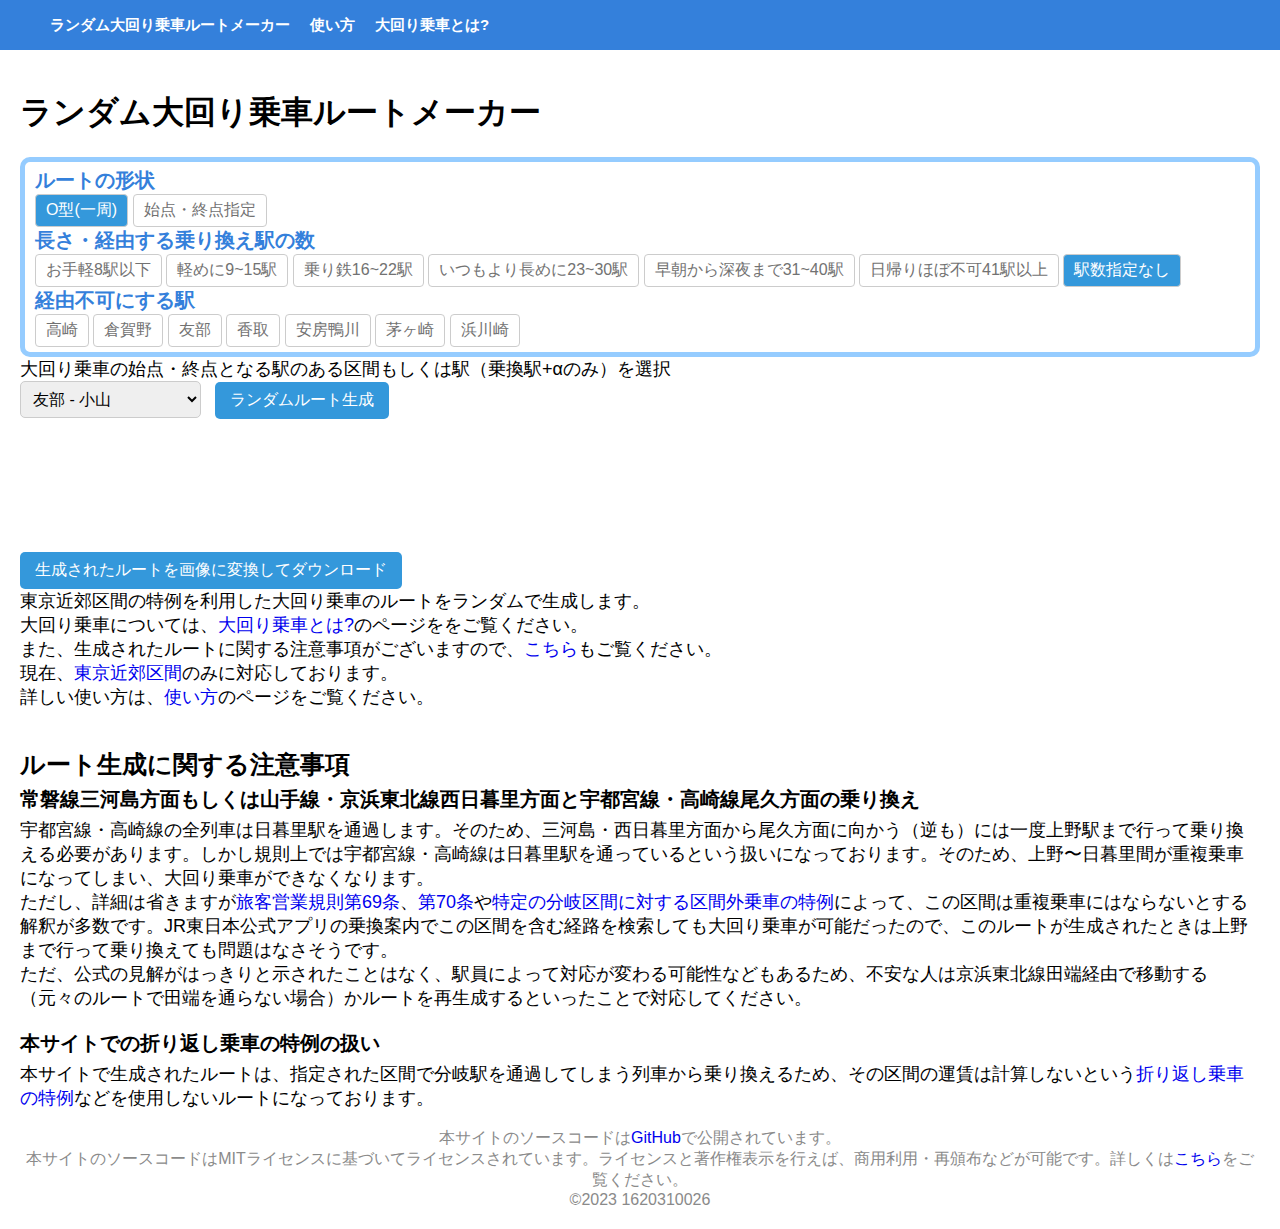
==== index.html @ 796c4ab6 "update" ====
<!DOCTYPE html>
<html lang="ja">
<head>
    <link rel="stylesheet" href="css.css">
    <meta charset="utf-8">
    <meta name="viewport" content="width=device-width, initial-scale=1.0">
    <title>ランダム大回り乗車ルートメーカー</title>
    <link rel="icon" href="favicon.ico">
    <meta name="description" content="ランダムで大回り乗車のルートを生成します。各種オプションで経路の長さなども指定できます。" />
</head>
<body>
        <nav class id="navigation">
            <ul>
                <li><a href="index.html">ランダム大回り乗車ルートメーカー</a></li>
                <li><a href="help.html">使い方</a></li>
                <li><a href="whatomawari.html">大回り乗車とは?</a></li>
            </ul>
        </nav>    
    <h1>ランダム大回り乗車ルートメーカー</h1>
    <div id="form">
        <form>
            <p id="koumoku">ルートの形状</p>
            <label class="custom-radio">
                <input type="radio" name="1" value="o" checked onclick="showElement();">
                <span class="radio-text">O型(一周)</span>
            </label>
            <label class="custom-radio">
                <input type="radio" name="1" value="n" onclick="showElement();">
                <span class="radio-text">始点・終点指定</span>
            </label>
            <p id="koumoku">長さ・経由する乗り換え駅の数</p>
            <label class="custom-radio">
                <input type="radio" name="ekisuu" value="0,8" >
                <span class="radio-text">お手軽8駅以下</span>
            </label>
            <label class="custom-radio">
                <input type="radio" name="ekisuu" value="9,15" >
                <span class="radio-text">軽めに9~15駅</span>
            </label>
            <label class="custom-radio">
                <input type="radio" name="ekisuu" value="16,22" >
                <span class="radio-text"> 乗り鉄16~22駅</span>
            </label>
            <label class="custom-radio">
                <input type="radio" name="ekisuu" value="23,30" >
                <span class="radio-text">いつもより長めに23~30駅</span>
            </label>
            <label class="custom-radio">
                <input type="radio" name="ekisuu" value="31,40" >
                <span class="radio-text">早朝から深夜まで31~40駅</span>
            </label>
            <label class="custom-radio">
                <input type="radio" name="ekisuu" value="41,100" >
                <span class="radio-text">日帰りほぼ不可41駅以上</span>
            </label>
            <label class="custom-radio">
                <input type="radio" name="ekisuu" value="0,100" checked>
                <span class="radio-text">駅数指定なし</span>
            </label>
            <p id="koumoku">経由不可にする駅</p>
            <label class="custom-toggle">
                <input type="checkbox" name="keiyufuka" value="高崎" >
                <span class="toggle-text">高崎</span>
            </label>
            <label class="custom-toggle">
                <input type="checkbox" name="keiyufuka" value="倉賀野" >
                <span class="toggle-text">倉賀野</span>
            </label>
            <label class="custom-toggle">
                <input type="checkbox" name="keiyufuka" value="友部" >
                <span class="toggle-text">友部</span>
            </label>
            <label class="custom-toggle">
                <input type="checkbox" name="keiyufuka" value="香取" >
                <span class="toggle-text">香取</span>
            </label>
            <label class="custom-toggle">
                <input type="checkbox" name="keiyufuka" value="安房鴨川" >
                <span class="toggle-text">安房鴨川</span>
            </label>
            <label class="custom-toggle">
                <input type="checkbox" name="keiyufuka" value="茅ヶ崎" >
                <span class="toggle-text">茅ヶ崎</span>
            </label>
            <label class="custom-toggle">
                <input type="checkbox" name="keiyufuka" value="浜川崎" >
                <span class="toggle-text">浜川崎</span>
            </label>
        </form>
    </div>    
    <p id="sentaku">大回り乗車の始点・終点となる駅のある区間もしくは駅（乗換駅+αのみ）を選択</p>
    <select id="dropdown">
        <option value="友部 - 小山">友部 - 小山</option>
        <option value="友部 - 我孫子">友部 - 我孫子</option>
        <option value="我孫子 - 新松戸">我孫子 - 新松戸</option>
        <option value="我孫子 - 成田">我孫子 - 成田</option>
        <option value="小山 - 大宮">小山 - 大宮</option>
        <option value="小山 - 高崎">小山 - 高崎</option>
        <option value="新松戸 - 南浦和">新松戸 - 南浦和</option>
        <option value="新松戸 - 日暮里">新松戸 - 日暮里</option>
        <option value="新松戸 - 西船橋">新松戸 - 西船橋</option>
        <option value="成田 - 香取">成田 - 香取</option>
        <option value="成田 - 佐倉">成田 - 佐倉</option>
        <option value="大宮 - 高麗川">大宮 - 高麗川</option>
        <option value="大宮 - 倉賀野">大宮 - 倉賀野</option>
        <option value="大宮 - 南浦和">大宮 - 南浦和</option>
        <option value="大宮 - 武蔵浦和">大宮 - 武蔵浦和</option>
        <option value="南浦和 - 武蔵浦和">南浦和 - 武蔵浦和</option>
        <option value="南浦和 - 赤羽">南浦和 - 赤羽</option>
        <option value="上野 - 秋葉原">上野 - 秋葉原</option>
        <option value="上野 - 日暮里">上野 - 日暮里</option>
        <option value="尾久 - 日暮里">尾久 - 日暮里</option>
        <option value="尾久 - 赤羽">尾久 - 赤羽</option>
        <option value="西船橋 - 千葉">西船橋 - 千葉</option>
        <option value="西船橋 - 錦糸町">西船橋 - 錦糸町</option>
        <option value="西船橋 - 南船橋">西船橋 - 南船橋</option>
        <option value="西船橋 - 市川塩浜">西船橋 - 市川塩浜</option>
        <option value="香取 - 松岸">香取 - 松岸</option>
        <option value="佐倉 - 成東">佐倉 - 成東</option>
        <option value="佐倉 - 千葉">佐倉 - 千葉</option>
        <option value="高麗川 - 倉賀野">高麗川 - 倉賀野</option>
        <option value="高麗川 - 拝島">高麗川 - 拝島</option>
        <option value="倉賀野 - 高崎">倉賀野 - 高崎</option>
        <option value="武蔵浦和 - 赤羽">武蔵浦和 - 赤羽</option>
        <option value="武蔵浦和 - 西国分寺">武蔵浦和 - 西国分寺</option>
        <option value="赤羽 - 田端">赤羽 - 田端</option>
        <option value="赤羽 - 池袋">赤羽 - 池袋</option>
        <option value="田端 - 池袋">田端 - 池袋</option>
        <option value="田端 - 日暮里">田端 - 日暮里</option>
        <option value="秋葉原 - 御茶ノ水">秋葉原 - 御茶ノ水</option>
        <option value="秋葉原 - 神田">秋葉原 - 神田</option>
        <option value="秋葉原 - 錦糸町">秋葉原 - 錦糸町</option>
        <option value="千葉 - 蘇我">千葉 - 蘇我</option>
        <option value="錦糸町 - 東京">錦糸町 - 東京</option>
        <option value="南船橋 - 市川塩浜">南船橋 - 市川塩浜</option>
        <option value="南船橋 - 蘇我">南船橋 - 蘇我</option>
        <option value="市川塩浜 - 東京">市川塩浜 - 東京</option>
        <option value="松岸 - 成東">松岸 - 成東</option>
        <option value="成東 - 大網">成東 - 大網</option>
        <option value="拝島 - 立川">拝島 - 立川</option>
        <option value="拝島 - 八王子">拝島 - 八王子</option>
        <option value="西国分寺 - 新宿">西国分寺 - 新宿</option>
        <option value="西国分寺 - 府中本町">西国分寺 - 府中本町</option>
        <option value="西国分寺 - 立川">西国分寺 - 立川</option>
        <option value="池袋 - 新宿">池袋 - 新宿</option>
        <option value="御茶ノ水 - 神田">御茶ノ水 - 神田</option>
        <option value="御茶ノ水 - 代々木">御茶ノ水 - 代々木</option>
        <option value="神田 - 東京">神田 - 東京</option>
        <option value="蘇我 - 大網">蘇我 - 大網</option>
        <option value="蘇我 - 木更津">蘇我 - 木更津</option>
        <option value="東京 - 品川">東京 - 品川</option>
        <option value="大網 - 安房鴨川">大網 - 安房鴨川</option>
        <option value="立川 - 八王子">立川 - 八王子</option>
        <option value="立川 - 府中本町">立川 - 府中本町</option>
        <option value="八王子 - 橋本">八王子 - 橋本</option>
        <option value="府中本町 - 武蔵小杉">府中本町 - 武蔵小杉</option>
        <option value="新宿 - 代々木">新宿 - 代々木</option>
        <option value="代々木 - 品川">代々木 - 品川</option>
        <option value="安房鴨川 - 木更津">安房鴨川 - 木更津</option>
        <option value="橋本 - 茅ヶ崎">橋本 - 茅ヶ崎</option>
        <option value="橋本 - 東神奈川">橋本 - 東神奈川</option>
        <option value="武蔵小杉 - 品川">武蔵小杉 - 品川</option>
        <option value="武蔵小杉 - 尻手">武蔵小杉 - 尻手</option>
        <option value="武蔵小杉 - 鶴見">武蔵小杉 - 鶴見</option>
        <option value="品川 - 川崎">品川 - 川崎</option>
        <option value="茅ヶ崎 - 大船">茅ヶ崎 - 大船</option>
        <option value="東神奈川 - 横浜">東神奈川 - 横浜</option>
        <option value="東神奈川 - 鶴見">東神奈川 - 鶴見</option>
        <option value="尻手 - 浜川崎">尻手 - 浜川崎</option>
        <option value="尻手 - 川崎">尻手 - 川崎</option>
        <option value="鶴見 - 浜川崎">鶴見 - 浜川崎</option>
        <option value="鶴見 - 川崎">鶴見 - 川崎</option>
        <option value="大船 - 横浜">大船 - 横浜</option>
        <option value="大船 - 磯子">大船 - 磯子</option>
        <option value="横浜 - 磯子">横浜 - 磯子</option>                 
    </select>
    <div id="elementToShow" style="display: none;">
    <p>大回り乗車の終点となる駅のある区間もしくは駅（乗換駅+αのみ）を選択</p>
    <select id="dropdown2">
        <option value="友部 - 小山">友部 - 小山</option>
        <option value="友部 - 我孫子">友部 - 我孫子</option>
        <option value="我孫子 - 新松戸">我孫子 - 新松戸</option>
        <option value="我孫子 - 成田">我孫子 - 成田</option>
        <option value="小山 - 大宮">小山 - 大宮</option>
        <option value="小山 - 高崎">小山 - 高崎</option>
        <option value="新松戸 - 南浦和">新松戸 - 南浦和</option>
        <option value="新松戸 - 日暮里">新松戸 - 日暮里</option>
        <option value="新松戸 - 西船橋">新松戸 - 西船橋</option>
        <option value="成田 - 香取">成田 - 香取</option>
        <option value="成田 - 佐倉">成田 - 佐倉</option>
        <option value="大宮 - 高麗川">大宮 - 高麗川</option>
        <option value="大宮 - 倉賀野">大宮 - 倉賀野</option>
        <option value="大宮 - 南浦和">大宮 - 南浦和</option>
        <option value="大宮 - 武蔵浦和">大宮 - 武蔵浦和</option>
        <option value="南浦和 - 武蔵浦和">南浦和 - 武蔵浦和</option>
        <option value="南浦和 - 赤羽">南浦和 - 赤羽</option>
        <option value="上野 - 秋葉原">上野 - 秋葉原</option>
        <option value="上野 - 日暮里">上野 - 日暮里</option>
        <option value="尾久 - 日暮里">尾久 - 日暮里</option>
        <option value="尾久 - 赤羽">尾久 - 赤羽</option>
        <option value="西船橋 - 千葉">西船橋 - 千葉</option>
        <option value="西船橋 - 錦糸町">西船橋 - 錦糸町</option>
        <option value="西船橋 - 南船橋">西船橋 - 南船橋</option>
        <option value="西船橋 - 市川塩浜">西船橋 - 市川塩浜</option>
        <option value="香取 - 松岸">香取 - 松岸</option>
        <option value="佐倉 - 成東">佐倉 - 成東</option>
        <option value="佐倉 - 千葉">佐倉 - 千葉</option>
        <option value="高麗川 - 倉賀野">高麗川 - 倉賀野</option>
        <option value="高麗川 - 拝島">高麗川 - 拝島</option>
        <option value="倉賀野 - 高崎">倉賀野 - 高崎</option>
        <option value="武蔵浦和 - 赤羽">武蔵浦和 - 赤羽</option>
        <option value="武蔵浦和 - 西国分寺">武蔵浦和 - 西国分寺</option>
        <option value="赤羽 - 田端">赤羽 - 田端</option>
        <option value="赤羽 - 池袋">赤羽 - 池袋</option>
        <option value="田端 - 池袋">田端 - 池袋</option>
        <option value="田端 - 日暮里">田端 - 日暮里</option>
        <option value="秋葉原 - 御茶ノ水">秋葉原 - 御茶ノ水</option>
        <option value="秋葉原 - 神田">秋葉原 - 神田</option>
        <option value="秋葉原 - 錦糸町">秋葉原 - 錦糸町</option>
        <option value="千葉 - 蘇我">千葉 - 蘇我</option>
        <option value="錦糸町 - 東京">錦糸町 - 東京</option>
        <option value="南船橋 - 市川塩浜">南船橋 - 市川塩浜</option>
        <option value="南船橋 - 蘇我">南船橋 - 蘇我</option>
        <option value="市川塩浜 - 東京">市川塩浜 - 東京</option>
        <option value="松岸 - 成東">松岸 - 成東</option>
        <option value="成東 - 大網">成東 - 大網</option>
        <option value="拝島 - 立川">拝島 - 立川</option>
        <option value="拝島 - 八王子">拝島 - 八王子</option>
        <option value="西国分寺 - 新宿">西国分寺 - 新宿</option>
        <option value="西国分寺 - 府中本町">西国分寺 - 府中本町</option>
        <option value="西国分寺 - 立川">西国分寺 - 立川</option>
        <option value="池袋 - 新宿">池袋 - 新宿</option>
        <option value="御茶ノ水 - 神田">御茶ノ水 - 神田</option>
        <option value="御茶ノ水 - 代々木">御茶ノ水 - 代々木</option>
        <option value="神田 - 東京">神田 - 東京</option>
        <option value="蘇我 - 大網">蘇我 - 大網</option>
        <option value="蘇我 - 木更津">蘇我 - 木更津</option>
        <option value="東京 - 品川">東京 - 品川</option>
        <option value="大網 - 安房鴨川">大網 - 安房鴨川</option>
        <option value="立川 - 八王子">立川 - 八王子</option>
        <option value="立川 - 府中本町">立川 - 府中本町</option>
        <option value="八王子 - 橋本">八王子 - 橋本</option>
        <option value="府中本町 - 武蔵小杉">府中本町 - 武蔵小杉</option>
        <option value="新宿 - 代々木">新宿 - 代々木</option>
        <option value="代々木 - 品川">代々木 - 品川</option>
        <option value="安房鴨川 - 木更津">安房鴨川 - 木更津</option>
        <option value="橋本 - 茅ヶ崎">橋本 - 茅ヶ崎</option>
        <option value="橋本 - 東神奈川">橋本 - 東神奈川</option>
        <option value="武蔵小杉 - 品川">武蔵小杉 - 品川</option>
        <option value="武蔵小杉 - 尻手">武蔵小杉 - 尻手</option>
        <option value="武蔵小杉 - 鶴見">武蔵小杉 - 鶴見</option>
        <option value="品川 - 川崎">品川 - 川崎</option>
        <option value="茅ヶ崎 - 大船">茅ヶ崎 - 大船</option>
        <option value="東神奈川 - 横浜">東神奈川 - 横浜</option>
        <option value="東神奈川 - 鶴見">東神奈川 - 鶴見</option>
        <option value="尻手 - 浜川崎">尻手 - 浜川崎</option>
        <option value="尻手 - 川崎">尻手 - 川崎</option>
        <option value="鶴見 - 浜川崎">鶴見 - 浜川崎</option>
        <option value="鶴見 - 川崎">鶴見 - 川崎</option>
        <option value="大船 - 横浜">大船 - 横浜</option>
        <option value="大船 - 磯子">大船 - 磯子</option>
        <option value="横浜 - 磯子">横浜 - 磯子</option>
    </select>
    </div>
    <button class="generate-button" onclick="generateRoute()">ランダムルート生成</button>
    <p id="output"><br><br><br><br><br></p>
    <br>
    <button onclick="download()" class="generate-button">生成されたルートを画像に変換してダウンロード</button>
    <p>東京近郊区間の特例を利用した大回り乗車のルートをランダムで生成します。</p>
    <p>大回り乗車については、<a href="whatomawari.html">大回り乗車とは?</a>のページををご覧ください。</p>
    <p>また、生成されたルートに関する注意事項がございますので、<a href="#caution">こちら</a>もご覧ください。</p>
    <p>現在、<a href="https://www.jreast.co.jp/kippu/1103.html">東京近郊区間</a>のみに対応しております。</p>
    <p>詳しい使い方は、<a href="help.html">使い方</a>のページをご覧ください。</p>
    <br>
    <script src="js2.js"></script>
    <h2 id="caution">ルート生成に関する注意事項</h2>
    <h3 id="notmargintop">常磐線三河島方面もしくは山手線・京浜東北線西日暮里方面と宇都宮線・高崎線尾久方面の乗り換え</h3>
    <p>宇都宮線・高崎線の全列車は日暮里駅を通過します。そのため、三河島・西日暮里方面から尾久方面に向かう（逆も）には一度上野駅まで行って乗り換える必要があります。しかし規則上では宇都宮線・高崎線は日暮里駅を通っているという扱いになっております。そのため、上野〜日暮里間が重複乗車になってしまい、大回り乗車ができなくなります。</p>
    <p>ただし、詳細は省きますが<a href="https://www.jreast.co.jp/ryokaku/02_hen/03_syo/01_setsu/03.html">旅客営業規則第69条</a>、<a href="https://www.jreast.co.jp/ryokaku/02_hen/03_syo/01_setsu/04.html">第70条</a>や<a href="https://www.jreast.co.jp/kippu/1106.html">特定の分岐区間に対する区間外乗車の特例</a>によって、この区間は重複乗車にはならないとする解釈が多数です。JR東日本公式アプリの乗換案内でこの区間を含む経路を検索しても大回り乗車が可能だったので、このルートが生成されたときは上野まで行って乗り換えても問題はなさそうです。</p>
    <p>ただ、公式の見解がはっきりと示されたことはなく、駅員によって対応が変わる可能性などもあるため、不安な人は京浜東北線田端経由で移動する（元々のルートで田端を通らない場合）かルートを再生成するといったことで対応してください。</p>
    <h3>本サイトでの折り返し乗車の特例の扱い</h3>
    <p>本サイトで生成されたルートは、指定された区間で分岐駅を通過してしまう列車から乗り換えるため、その区間の運賃は計算しないという<a href="https://www.jreast.co.jp/kippu/1105.html">折り返し乗車の特例</a>などを使用しないルートになっております。</p>
    <br>
    <div class="mini">
    <p>本サイトのソースコードは<a href="https://github.com/1620310026/omawari-random.jp">GitHub</a>で公開されています。</p>
    <p>本サイトのソースコードはMITライセンスに基づいてライセンスされています。ライセンスと著作権表示を行えば、商用利用・再頒布などが可能です。詳しくは<a href="https://github.com/1620310026/omawari-random.jp/blob/main/LICENSE">こちら</a>をご覧ください。</p>
    <p>©2023 1620310026</p>
    </div>
</body>
</html>
---- css.css ----
/* css.css */
body {
  font-family: Arial, sans-serif;
  text-align: center;
  text-align: left;
  margin: 20px;
  padding-top: 50px; 
}

h3{
font-size: 20px;
margin-bottom: 5px;
}

h2{
  font-size: 25px;
  margin-bottom: 5px;
  }

p {
  font-size: 18px;
  margin: 0px 0px;
}

a{
  text-decoration: none;
}

select {
  font-size:16px;
  padding: 8px;
  border: 1px solid #ccc;
  border-radius: 5px;
  margin-right: 10px;

}

.generate-button {
  font-size: 16px;
  padding: 8px 15px;
  background-color: #3498db;
  color: #fff;
  border: none;
  border-radius: 5px;
  cursor: pointer;
}

.generate-button:hover {
  background-color: #2980b9;
}

#output {
  font-size: 20px;
}

.custom-radio {
  display: inline-block
}

.custom-radio input[type="radio"] {
  display: none; 
}

.custom-radio .radio-text {
  display: inline-block;
  padding: 5px 10px;
  border: 1px solid #ccc;
  border-radius: 4px;
  cursor: pointer;
  color: #727272;
  font-weight: 520;
}

.custom-radio input[type="radio"]:checked + .radio-text {
  background-color: #3498db;
  color: #fff;
}

#form{
  padding: 5px 10px;
  border-radius: 10px;    
  text-align: left;
  border: 5px solid #95ccff;

}

#koumoku{
  font-size: 20px;
  font-weight: 850;
  color: #3480db;
}

.custom-toggle {
display: inline-block;
}

.custom-toggle input[type="checkbox"] {
  display: none;
}

.custom-toggle .toggle-text {
  display: inline-block;
  padding: 5px 10px;
  border: 1px solid #ccc;
  border-radius: 4px;
  cursor: pointer;
  color: #727272;
  font-weight: 520;
}

.custom-toggle input[type="checkbox"]:checked + .toggle-text {
  background-color: #3498db;
  color: #fff;
}

ul{
margin-block-end: 0px;
margin-block-start: 0px;
}

#form{
  padding: 5px 10px;
  border-radius: 10px;    
  text-align: left;
  border: 5px solid #95ccff;

}

.mini p {
  font-size: 16px;
  color: #8a8a8a;
  text-align: center;
}

#notmargintop{
  margin-top: 0px;
}

nav {
position: fixed;
top: 0;
left: 0;
width: 100%;
background-color: #3480db;
color: #fff;
height: 50px; 
display: inline-block;
justify-content: flex-start; /* テキストを左揃えにする */
margin: 0px;
font-size: 0px;
overflow-x: auto;
white-space: nowrap;
}

nav ul {
list-style: none;
margin: 0px;
height: 50px; 
letter-spacing:normal;
white-space: nowrap;
}

nav ul li {
display: inline-block;
}

nav ul a {
display: inline-block;
text-decoration: none;
font-size: 15px;
color: #fff;
font-weight: bold;
padding-left: 10px;
padding-right: 10px;
height: 50px; 
line-height:50px;
margin-left: 0px;
margin-right: 0px;
margin-block-end: 0px;
margin-block-start: 0px;
font-size: 15px;
}

nav ul li:hover {
background-color: #1856a1;
}
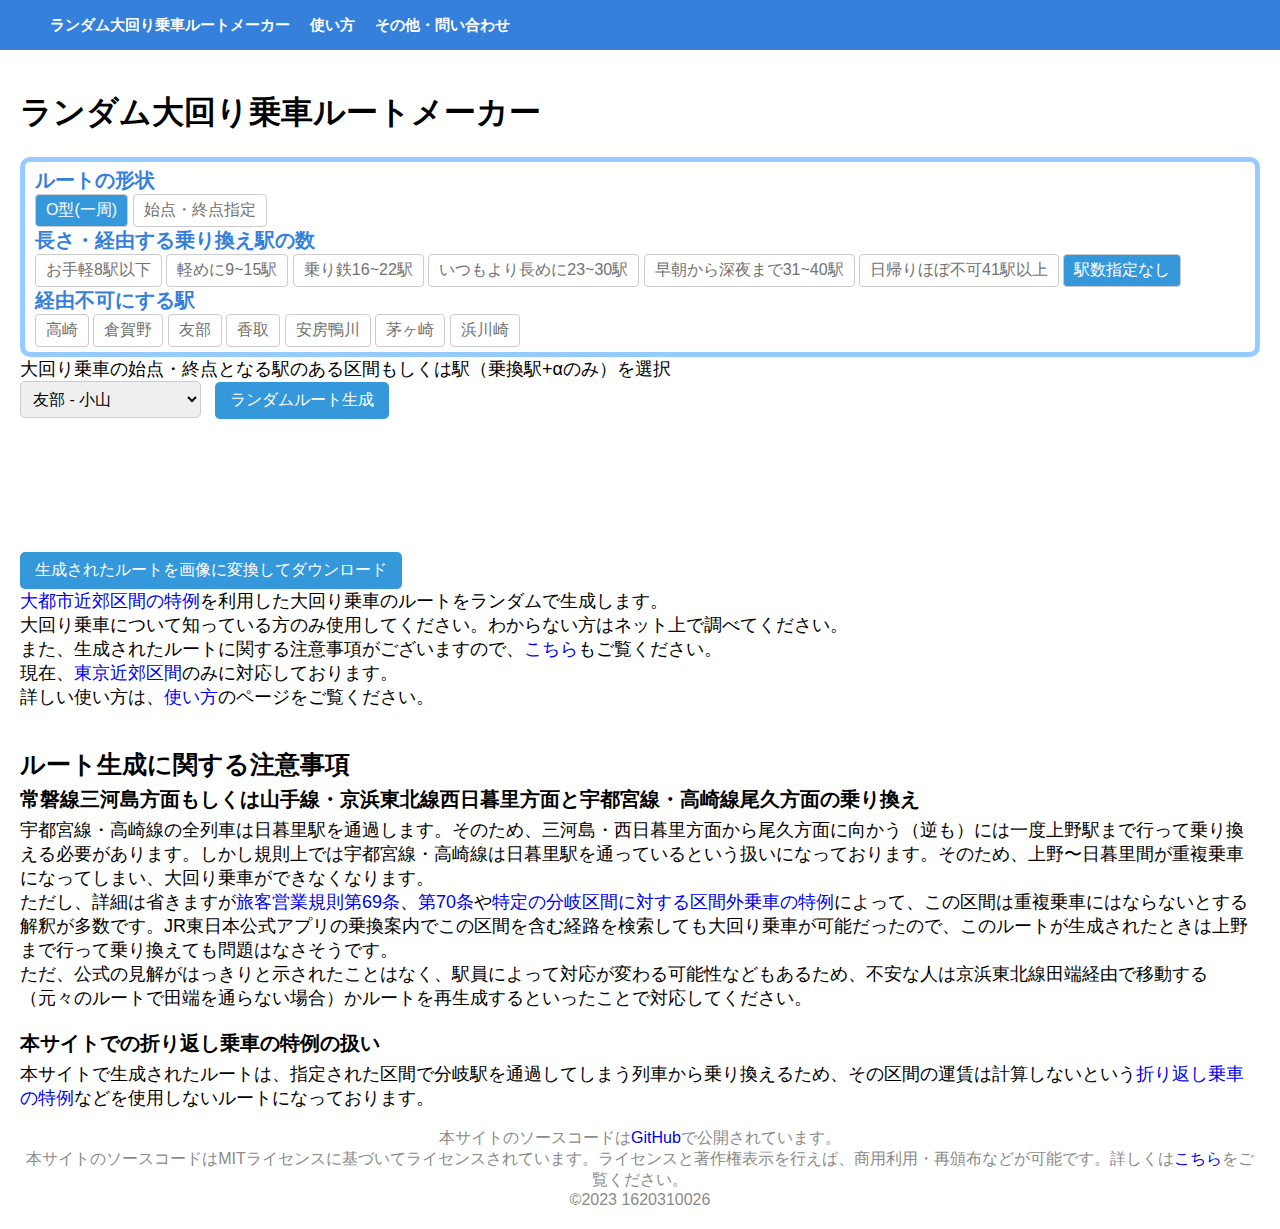
==== commit 00162ce7: "update" ====
--- a/index.html
+++ b/index.html
@@ -13,7 +13,7 @@
             <ul>
                 <li><a href="index.html">ランダム大回り乗車ルートメーカー</a></li>
                 <li><a href="help.html">使い方</a></li>
-                <li><a href="whatomawari.html">大回り乗車とは?</a></li>
+                <li><a href="sonota.html">その他・問い合わせ</a></li>
             </ul>
         </nav>    
     <h1>ランダム大回り乗車ルートメーカー</h1>
@@ -266,8 +266,8 @@
     <p id="output"><br><br><br><br><br></p>
     <br>
     <button onclick="download()" class="generate-button">生成されたルートを画像に変換してダウンロード</button>
-    <p>東京近郊区間の特例を利用した大回り乗車のルートをランダムで生成します。</p>
-    <p>大回り乗車については、<a href="whatomawari.html">大回り乗車とは?</a>のページををご覧ください。</p>
+    <p><a href="https://www.jreast.co.jp/kippu/1103.html">大都市近郊区間の特例</a>を利用した大回り乗車のルートをランダムで生成します。</p>
+    <p>大回り乗車について知っている方のみ使用してください。わからない方はネット上で調べてください。</p>
     <p>また、生成されたルートに関する注意事項がございますので、<a href="#caution">こちら</a>もご覧ください。</p>
     <p>現在、<a href="https://www.jreast.co.jp/kippu/1103.html">東京近郊区間</a>のみに対応しております。</p>
     <p>詳しい使い方は、<a href="help.html">使い方</a>のページをご覧ください。</p>
--- a/css.css
+++ b/css.css
@@ -184,3 +184,23 @@
 nav ul li:hover {
 background-color: #1856a1;
 }
+
+.container {
+  display: flex;
+  align-items: center; /* 垂直方向の中央揃え */
+}
+
+.lefttext {
+  flex: 1; /* 左側のコンテンツが可変幅 */
+  padding: 20px; /* 適切な余白を設定 */
+}
+
+.rightimage {
+  flex: 1; /* 右側のコンテンツが可変幅 */
+  ;
+}
+
+img {
+  max-width: 100%;
+  height: auto;
+}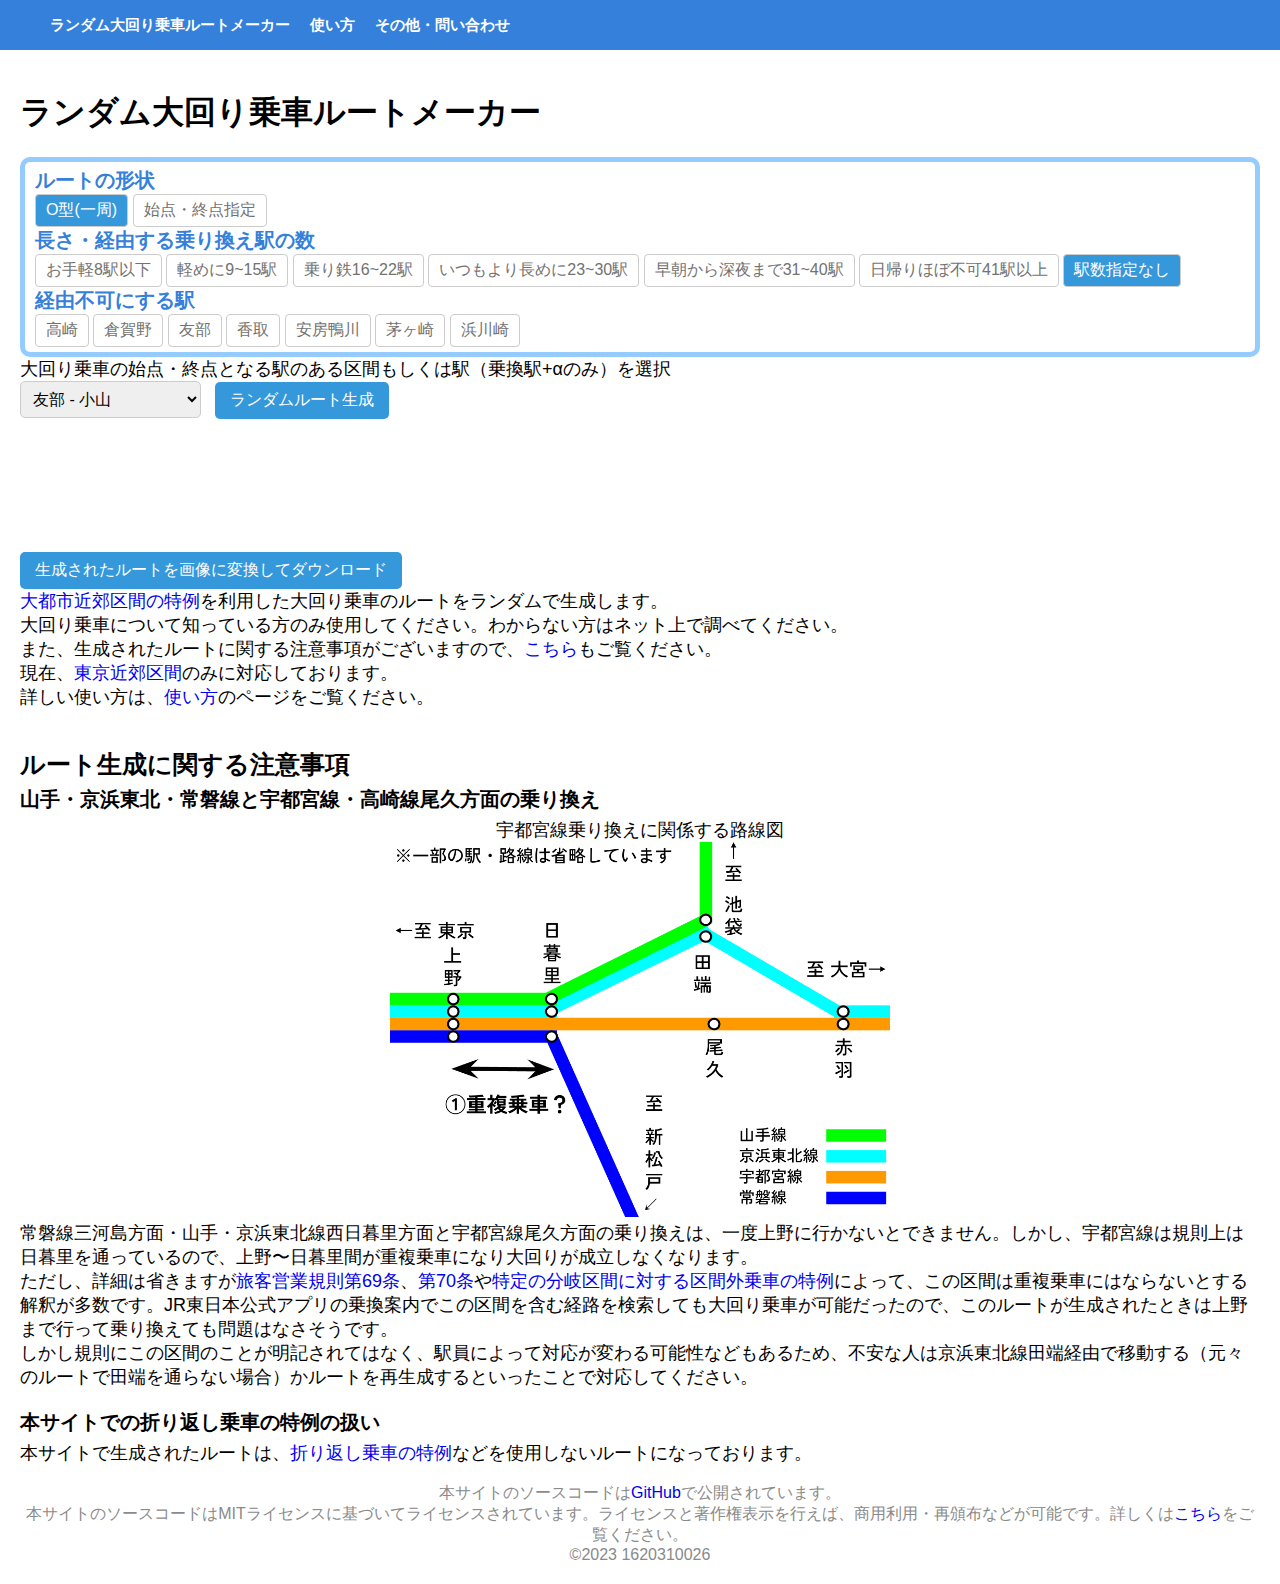
==== commit 73f1cc35: "update" ====
--- a/index.html
+++ b/index.html
@@ -274,12 +274,16 @@
     <br>
     <script src="js2.js"></script>
     <h2 id="caution">ルート生成に関する注意事項</h2>
-    <h3 id="notmargintop">常磐線三河島方面もしくは山手線・京浜東北線西日暮里方面と宇都宮線・高崎線尾久方面の乗り換え</h3>
-    <p>宇都宮線・高崎線の全列車は日暮里駅を通過します。そのため、三河島・西日暮里方面から尾久方面に向かう（逆も）には一度上野駅まで行って乗り換える必要があります。しかし規則上では宇都宮線・高崎線は日暮里駅を通っているという扱いになっております。そのため、上野〜日暮里間が重複乗車になってしまい、大回り乗車ができなくなります。</p>
+    <h3 id="notmargintop">山手・京浜東北・常磐線と宇都宮線・高崎線尾久方面の乗り換え</h3>
+    <div class="image">
+        <p>宇都宮線乗り換えに関係する路線図</p>
+        <img src="nippori.png" alt="上野〜日暮里〜赤羽の路線図">
+    </div>
+    <p>常磐線三河島方面・山手・京浜東北線西日暮里方面と宇都宮線尾久方面の乗り換えは、一度上野に行かないとできません。しかし、宇都宮線は規則上は日暮里を通っているので、上野〜日暮里間が重複乗車になり大回りが成立しなくなります。</p>
     <p>ただし、詳細は省きますが<a href="https://www.jreast.co.jp/ryokaku/02_hen/03_syo/01_setsu/03.html">旅客営業規則第69条</a>、<a href="https://www.jreast.co.jp/ryokaku/02_hen/03_syo/01_setsu/04.html">第70条</a>や<a href="https://www.jreast.co.jp/kippu/1106.html">特定の分岐区間に対する区間外乗車の特例</a>によって、この区間は重複乗車にはならないとする解釈が多数です。JR東日本公式アプリの乗換案内でこの区間を含む経路を検索しても大回り乗車が可能だったので、このルートが生成されたときは上野まで行って乗り換えても問題はなさそうです。</p>
-    <p>ただ、公式の見解がはっきりと示されたことはなく、駅員によって対応が変わる可能性などもあるため、不安な人は京浜東北線田端経由で移動する（元々のルートで田端を通らない場合）かルートを再生成するといったことで対応してください。</p>
+    <p>しかし規則にこの区間のことが明記されてはなく、駅員によって対応が変わる可能性などもあるため、不安な人は京浜東北線田端経由で移動する（元々のルートで田端を通らない場合）かルートを再生成するといったことで対応してください。</p>                       
     <h3>本サイトでの折り返し乗車の特例の扱い</h3>
-    <p>本サイトで生成されたルートは、指定された区間で分岐駅を通過してしまう列車から乗り換えるため、その区間の運賃は計算しないという<a href="https://www.jreast.co.jp/kippu/1105.html">折り返し乗車の特例</a>などを使用しないルートになっております。</p>
+    <p>本サイトで生成されたルートは、<a href="https://www.jreast.co.jp/kippu/1105.html">折り返し乗車の特例</a>などを使用しないルートになっております。</p>
     <br>
     <div class="mini">
     <p>本サイトのソースコードは<a href="https://github.com/1620310026/omawari-random.jp">GitHub</a>で公開されています。</p>
--- a/css.css
+++ b/css.css
@@ -1,7 +1,6 @@
 /* css.css */
 body {
   font-family: Arial, sans-serif;
-  text-align: center;
   text-align: left;
   margin: 20px;
   padding-top: 50px; 
@@ -185,22 +184,18 @@
 background-color: #1856a1;
 }
 
-.container {
-  display: flex;
-  align-items: center; /* 垂直方向の中央揃え */
-}
-
-.lefttext {
-  flex: 1; /* 左側のコンテンツが可変幅 */
-  padding: 20px; /* 適切な余白を設定 */
-}
-
-.rightimage {
-  flex: 1; /* 右側のコンテンツが可変幅 */
-  ;
-}
-
-img {
+.image{
+  text-align: center;
+  max-width:500px ;
+  margin: 0 auto;
+}
+
+.image img {
+  max-height: 50vh;
   max-width: 100%;
-  height: auto;
+}
+
+.hh1{
+  font-size: 30px;
+  font-weight: bold;
 }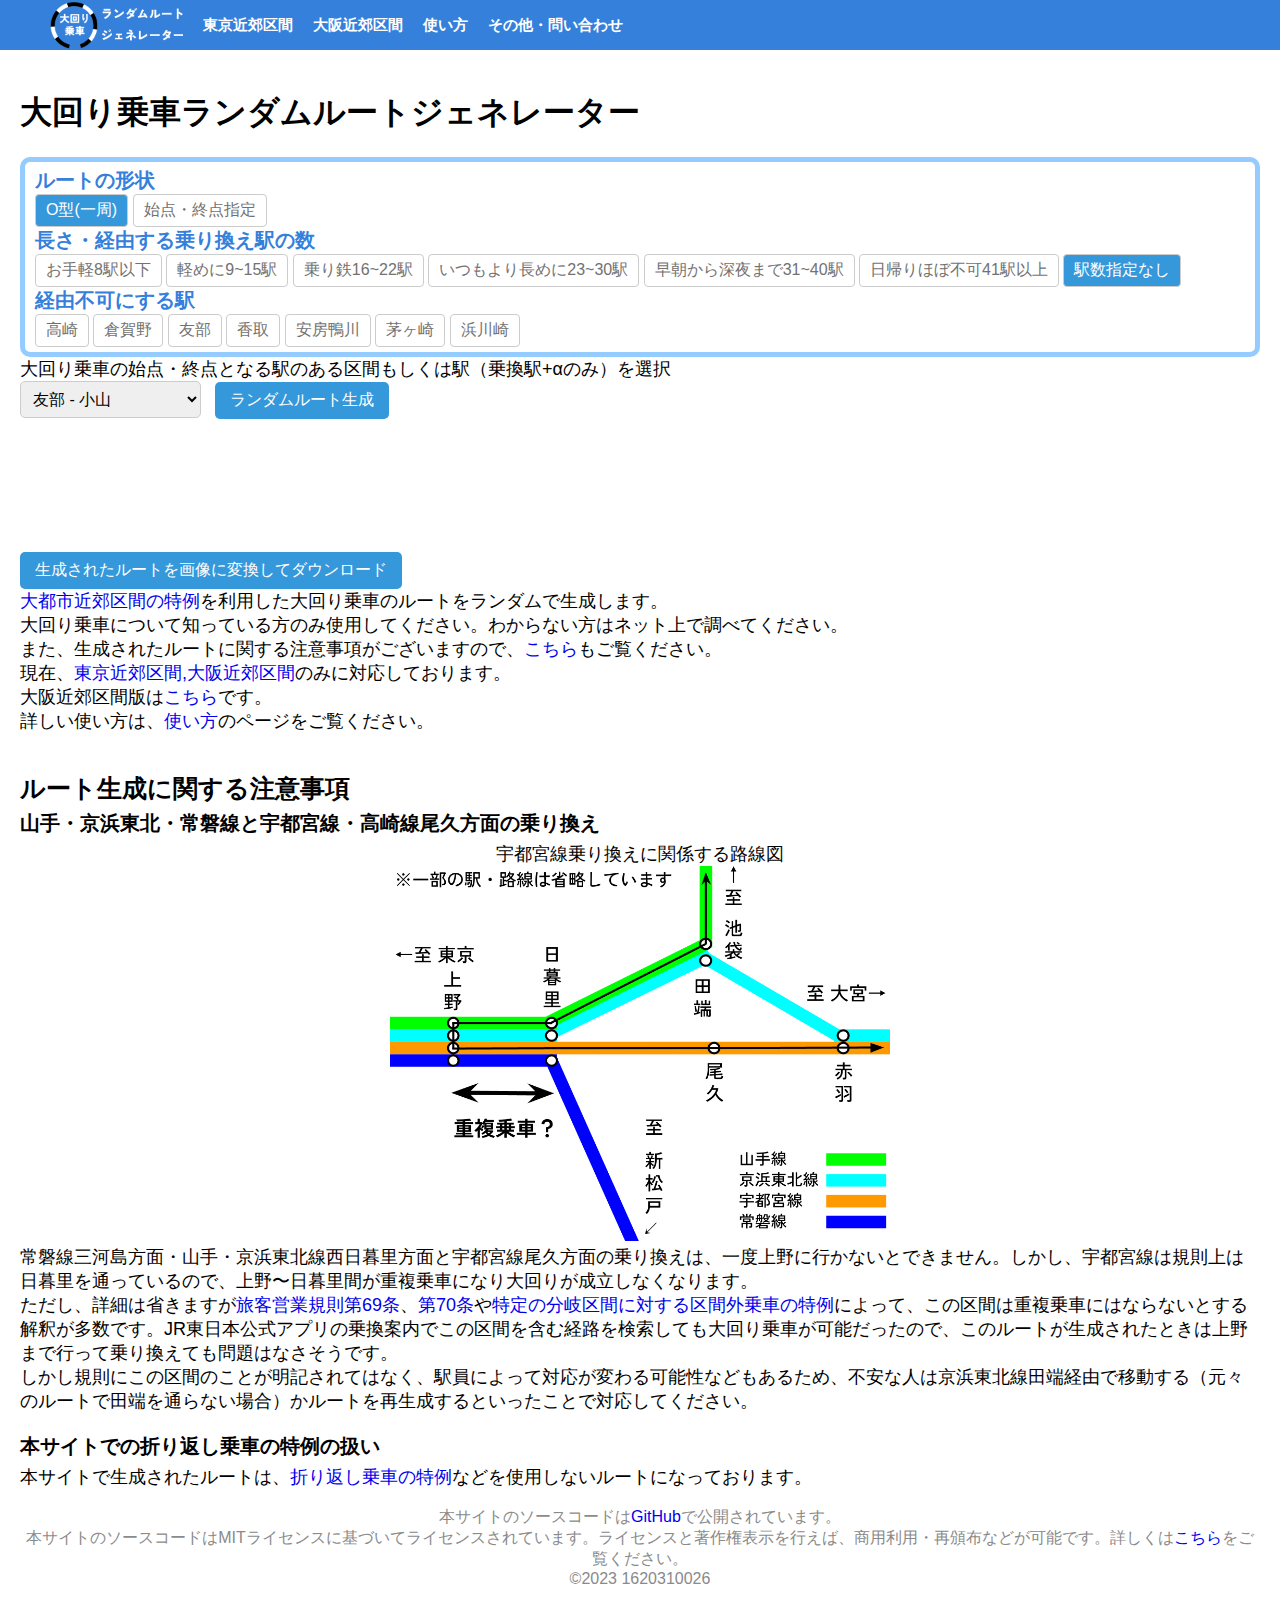
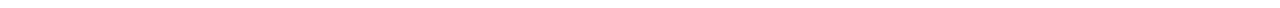
==== commit 60ae387b: "update" ====
--- a/index.html
+++ b/index.html
@@ -4,19 +4,21 @@
     <link rel="stylesheet" href="css.css">
     <meta charset="utf-8">
     <meta name="viewport" content="width=device-width, initial-scale=1.0">
-    <title>ランダム大回り乗車ルートメーカー</title>
+    <title>大回り乗車ランダムルートジェネレーター(東京近郊区間)</title>
     <link rel="icon" href="favicon.ico">
     <meta name="description" content="ランダムで大回り乗車のルートを生成します。各種オプションで経路の長さなども指定できます。" />
 </head>
 <body>
-        <nav class id="navigation">
-            <ul>
-                <li><a href="index.html">ランダム大回り乗車ルートメーカー</a></li>
-                <li><a href="help.html">使い方</a></li>
-                <li><a href="sonota.html">その他・問い合わせ</a></li>
-            </ul>
-        </nav>    
-    <h1>ランダム大回り乗車ルートメーカー</h1>
+    <nav class id="navigation">
+        <ul>
+            <li><a id="title" href="index.html"><img src="logo.png" height="50px"></a></li>
+            <li><a href="index.html"><span>東京近郊区間</span></a>
+            <li><a href="osaka.html"><span>大阪近郊区間</span></a>                
+            <li><a href="help.html"><span>使い方</span></a></li>
+            <li><a href="sonota.html"><span>その他・問い合わせ</span></a></li>
+        </ul>
+    </nav>    
+    <h1>大回り乗車ランダムルートジェネレーター</h1>
     <div id="form">
         <form>
             <p id="koumoku">ルートの形状</p>
@@ -269,7 +271,8 @@
     <p><a href="https://www.jreast.co.jp/kippu/1103.html">大都市近郊区間の特例</a>を利用した大回り乗車のルートをランダムで生成します。</p>
     <p>大回り乗車について知っている方のみ使用してください。わからない方はネット上で調べてください。</p>
     <p>また、生成されたルートに関する注意事項がございますので、<a href="#caution">こちら</a>もご覧ください。</p>
-    <p>現在、<a href="https://www.jreast.co.jp/kippu/1103.html">東京近郊区間</a>のみに対応しております。</p>
+    <p>現在、<a href="https://www.jreast.co.jp/kippu/1103.html">東京近郊区間,大阪近郊区間</a>のみに対応しております。</p>
+    <p>大阪近郊区間版は<a href="index.html">こちら</a>です。</p>
     <p>詳しい使い方は、<a href="help.html">使い方</a>のページをご覧ください。</p>
     <br>
     <script src="js2.js"></script>
--- a/css.css
+++ b/css.css
@@ -149,6 +149,7 @@
 font-size: 0px;
 overflow-x: auto;
 white-space: nowrap;
+vertical-align: text-top;
 }
 
 nav ul {
@@ -156,7 +157,7 @@
 margin: 0px;
 height: 50px; 
 letter-spacing:normal;
-white-space: nowrap;
+vertical-align: text-top;
 }
 
 nav ul li {
@@ -165,23 +166,36 @@
 
 nav ul a {
 display: inline-block;
-text-decoration: none;
-font-size: 15px;
-color: #fff;
 font-weight: bold;
 padding-left: 10px;
 padding-right: 10px;
-height: 50px; 
-line-height:50px;
-margin-left: 0px;
-margin-right: 0px;
-margin-block-end: 0px;
-margin-block-start: 0px;
-font-size: 15px;
-}
+vertical-align: text-top;
+}
+
+nav ul a span {
+  font-size: 15px;
+  color: #fff;
+  line-height:50px;
+}
+
+nav ul a img {
+  height: 50px; 
+  line-height:50px;
+  margin-left: 0px;
+  margin-right: 0px;
+  margin-block-end: 0px;
+  margin-block-start: 0px;
+  font-size: 15px;
+}
+
 
 nav ul li:hover {
 background-color: #1856a1;
+}
+
+nav ul a#title {
+  font-size: 18px;
+  font-weight: 1000;
 }
 
 .image{
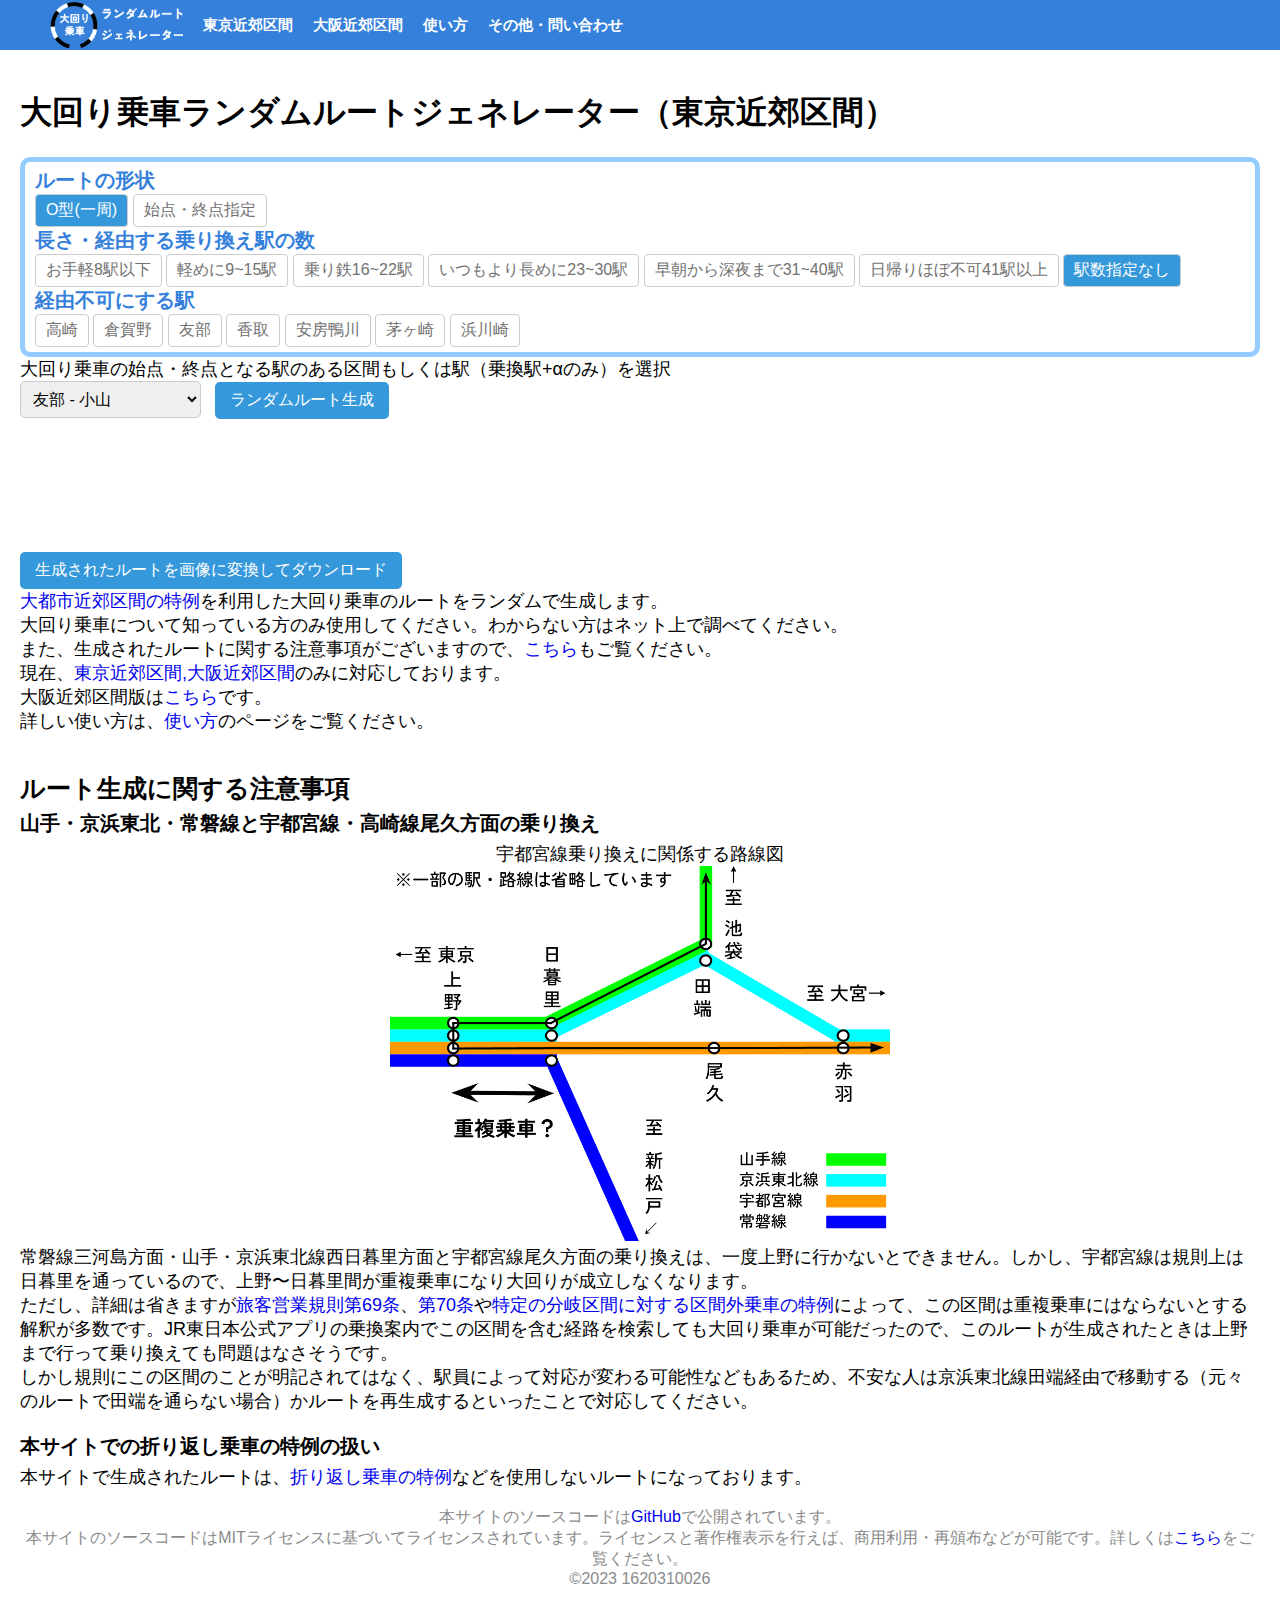
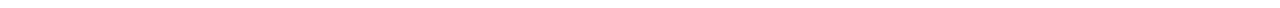
==== commit 68073e7e: "update" ====
--- a/index.html
+++ b/index.html
@@ -18,7 +18,7 @@
             <li><a href="sonota.html"><span>その他・問い合わせ</span></a></li>
         </ul>
     </nav>    
-    <h1>大回り乗車ランダムルートジェネレーター</h1>
+    <h1>大回り乗車ランダムルートジェネレーター（東京近郊区間）</h1>
     <div id="form">
         <form>
             <p id="koumoku">ルートの形状</p>
